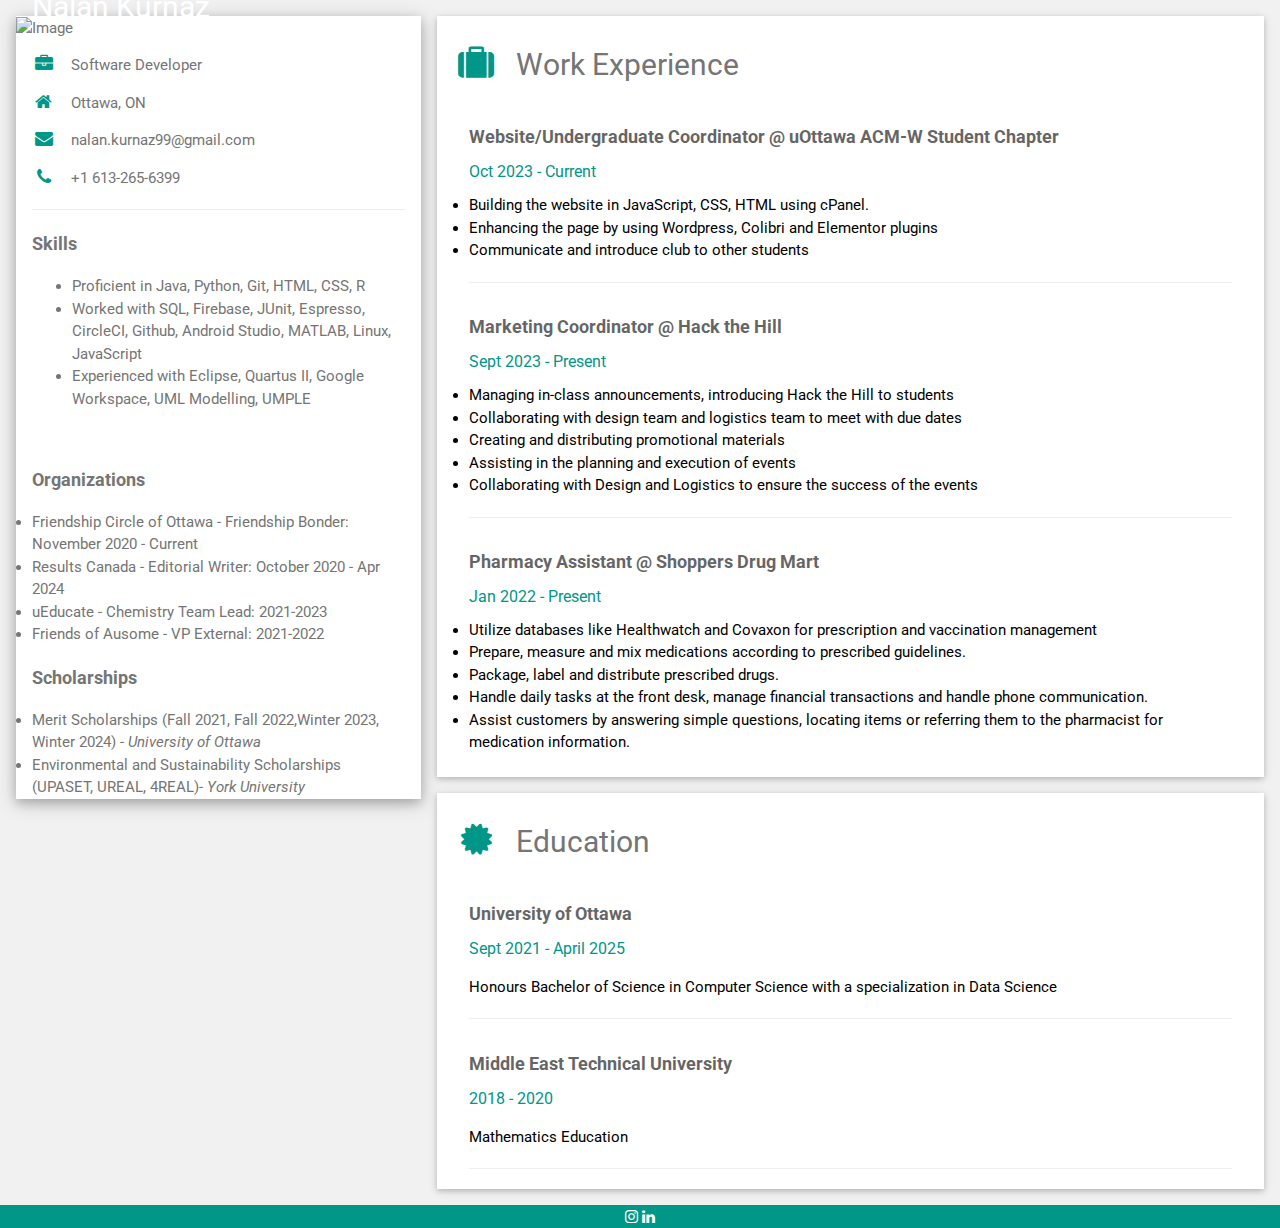
==== resume.html @ 2872507f "Pushing the resume" ====
<!DOCTYPE html>
<html>
<title>W3.CSS Template</title>
<meta charset="UTF-8">
<meta name="viewport" content="width=device-width, initial-scale=1">
<link rel="stylesheet" href="https://www.w3schools.com/w3css/4/w3.css">
<link rel='stylesheet' href='https://fonts.googleapis.com/css?family=Roboto'>
<link rel="stylesheet" href="https://cdnjs.cloudflare.com/ajax/libs/font-awesome/4.7.0/css/font-awesome.min.css">
<style>
html,body,h1,h2,h3,h4,h5,h6 {font-family: "Roboto", sans-serif}
</style>
<body class="w3-light-grey">

<!-- Page Container -->
<div class="w3-content w3-margin-top" style="max-width:1400px;">

  <!-- The Grid -->
  <div class="w3-row-padding">
  
    <!-- Left Column -->
    <div class="w3-third">
    
      <div class="w3-white w3-text-grey w3-card-4">
        <div class="w3-display-container">
          <img src="nalan-kurnaz.jpg" style="width:100%" alt="Image">
          <div class="w3-display-bottomleft w3-container w3-text-white">
            <h2>Nalan Kurnaz</h2>
          </div>
        </div>
        <div class="w3-container">
          <p><i class="fa fa-briefcase fa-fw w3-margin-right w3-large w3-text-teal"></i>Software Developer</p>
          <p><i class="fa fa-home fa-fw w3-margin-right w3-large w3-text-teal"></i>Ottawa, ON</p>
          <p><i class="fa fa-envelope fa-fw w3-margin-right w3-large w3-text-teal"></i>nalan.kurnaz99@gmail.com</p>
          <p><i class="fa fa-phone fa-fw w3-margin-right w3-large w3-text-teal"></i>+1 613-265-6399</p>
          <hr>

          <p class="w3-large"><b>Skills</b></p>
          <ul>
            <li>Proficient in Java, Python, Git, HTML, CSS, R </li>
            <li>Worked with SQL, Firebase, JUnit, Espresso, CircleCI, Github, Android Studio, MATLAB, Linux, JavaScript </li>
            <li>Experienced with Eclipse, Quartus II, Google Workspace, UML Modelling, UMPLE</li>
        
          </ul>
          <br>

          <p class="w3-large w3-text-theme"><b>Organizations</b></p>
          <li>Friendship Circle of Ottawa - Friendship Bonder: November 2020 - Current</li>
          <li>Results Canada - Editorial Writer: October 2020 - Apr 2024</li>
          <li>uEducate - Chemistry Team Lead: 2021-2023</li>
          <li>Friends of Ausome - VP External: 2021-2022</li>

          <p class = "w3-large w3-text-theme"><b>Scholarships</b></p>
          <li>Merit Scholarships (Fall 2021, Fall 2022,Winter 2023, Winter 2024) - 
            <i>University of Ottawa </i> </li>
          <li> Environmental and Sustainability Scholarships (UPASET, UREAL, 4REAL)- 
            <i>York University</i> </li>
        </div>
      </div><br>

    <!-- End Left Column -->
    </div>

    <!-- Right Column -->
    <div class="w3-twothird">
    
      <div class="w3-container w3-card w3-white w3-margin-bottom">
        <h2 class="w3-text-grey w3-padding-16"><i class="fa fa-suitcase fa-fw w3-margin-right w3-xxlarge w3-text-teal"></i>Work Experience</h2>
        <div class="w3-container">
          <h5 class="w3-opacity"><b>Website/Undergraduate Coordinator @ uOttawa ACM-W Student Chapter </b></h5>
          <h6 class="w3-text-teal">Oct 2023 - Current</h6>
          <li>Building the website in JavaScript, CSS, HTML using cPanel.</li>
          <li>Enhancing the page by using Wordpress, Colibri and Elementor plugins</li>
          <li>Communicate and introduce club to other students</li> 
          <hr>
        </div>
        <div class="w3-container">
          <h5 class="w3-opacity"><b>Marketing Coordinator @ Hack the Hill</b></h5>
          <h6 class="w3-text-teal">Sept 2023 - Present</h6>
          <li>Managing in-class announcements, introducing Hack the Hill to students</li>
          <li>Collaborating with design team and logistics team to meet with due dates</li>
          <li>Creating and distributing promotional materials</li>
          <li>Assisting in the planning and execution of events</li>
          <li>Collaborating with Design and Logistics to ensure the success of the events</li>
          <hr>
        </div>
        <div class="w3-container">
          <h5 class="w3-opacity"><b>Pharmacy Assistant @ Shoppers Drug Mart</b></h5>
          <h6 class="w3-text-teal">Jan 2022 - Present</h6>
          <li> Utilize databases like Healthwatch and Covaxon for prescription and vaccination management </li>
          <li>Prepare, measure and mix medications according to prescribed guidelines. </li>
          <li>Package, label and distribute prescribed drugs. </li>
          <li>Handle daily tasks at the front desk, manage financial transactions and handle phone communication. </li>
          <li>Assist customers by answering simple questions, locating items or referring them to the pharmacist for medication information. </li><br>
        </div>
      </div>

      <div class="w3-container w3-card w3-white">
        <h2 class="w3-text-grey w3-padding-16"><i class="fa fa-certificate fa-fw w3-margin-right w3-xxlarge w3-text-teal"></i>Education</h2>
        <div class="w3-container">
          <h5 class="w3-opacity"><b>University of Ottawa</b></h5>
          <h6 class="w3-text-teal">Sept 2021 - April 2025</h6>
          <p>Honours Bachelor of Science in Computer Science with a specialization in Data Science</p>
          <hr>
        </div>
        <div class="w3-container">
          <h5 class="w3-opacity"><b>Middle East Technical University</b></h5>
          <h6 class="w3-text-teal">2018 - 2020</h6>
          <p>Mathematics Education</p>
          <hr>
        </div>
      </div>

    <!-- End Right Column -->
    </div>
    
  <!-- End Grid -->
  </div>
  
  <!-- End Page Container -->
</div>

<footer class="w3-container w3-teal w3-center w3-margin-top">
  <i class="fa fa-instagram w3-hover-opacity"> <a href="https://www.instagram.com/nalan_kurnaz/"></a></i>
  <i class="fa fa-linkedin w3-hover-opacity"><a href="https://www.linkedin.com/in/nalan-kurnaz/"></a></i>
  
</footer>

</body>
</html>
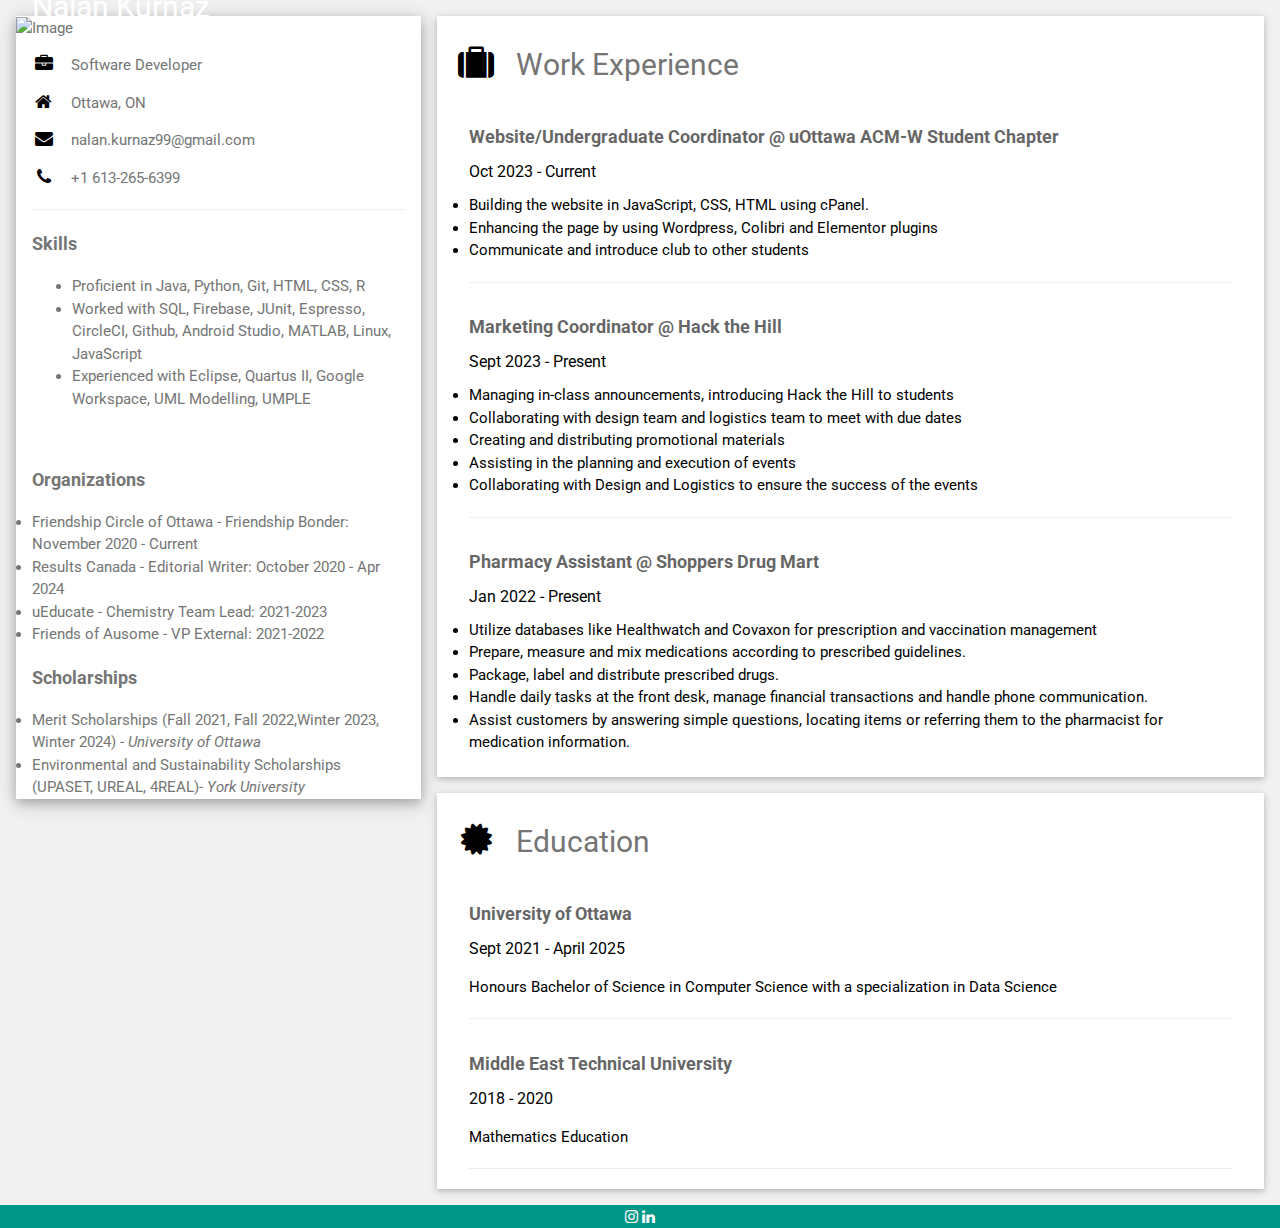
==== commit 07a81f67: "changed colors to black" ====
--- a/resume.html
+++ b/resume.html
@@ -28,10 +28,10 @@
           </div>
         </div>
         <div class="w3-container">
-          <p><i class="fa fa-briefcase fa-fw w3-margin-right w3-large w3-text-teal"></i>Software Developer</p>
-          <p><i class="fa fa-home fa-fw w3-margin-right w3-large w3-text-teal"></i>Ottawa, ON</p>
-          <p><i class="fa fa-envelope fa-fw w3-margin-right w3-large w3-text-teal"></i>nalan.kurnaz99@gmail.com</p>
-          <p><i class="fa fa-phone fa-fw w3-margin-right w3-large w3-text-teal"></i>+1 613-265-6399</p>
+          <p><i class="fa fa-briefcase fa-fw w3-margin-right w3-large w3-text-black"></i>Software Developer</p>
+          <p><i class="fa fa-home fa-fw w3-margin-right w3-large w3-text-black"></i>Ottawa, ON</p>
+          <p><i class="fa fa-envelope fa-fw w3-margin-right w3-large w3-text-black"></i>nalan.kurnaz99@gmail.com</p>
+          <p><i class="fa fa-phone fa-fw w3-margin-right w3-large w3-text-black"></i>+1 613-265-6399</p>
           <hr>
 
           <p class="w3-large"><b>Skills</b></p>
@@ -64,10 +64,10 @@
     <div class="w3-twothird">
     
       <div class="w3-container w3-card w3-white w3-margin-bottom">
-        <h2 class="w3-text-grey w3-padding-16"><i class="fa fa-suitcase fa-fw w3-margin-right w3-xxlarge w3-text-teal"></i>Work Experience</h2>
+        <h2 class="w3-text-grey w3-padding-16"><i class="fa fa-suitcase fa-fw w3-margin-right w3-xxlarge w3-text-black"></i>Work Experience</h2>
         <div class="w3-container">
           <h5 class="w3-opacity"><b>Website/Undergraduate Coordinator @ uOttawa ACM-W Student Chapter </b></h5>
-          <h6 class="w3-text-teal">Oct 2023 - Current</h6>
+          <h6 class="w3-text-black">Oct 2023 - Current</h6>
           <li>Building the website in JavaScript, CSS, HTML using cPanel.</li>
           <li>Enhancing the page by using Wordpress, Colibri and Elementor plugins</li>
           <li>Communicate and introduce club to other students</li> 
@@ -75,7 +75,7 @@
         </div>
         <div class="w3-container">
           <h5 class="w3-opacity"><b>Marketing Coordinator @ Hack the Hill</b></h5>
-          <h6 class="w3-text-teal">Sept 2023 - Present</h6>
+          <h6 class="w3-text-black">Sept 2023 - Present</h6>
           <li>Managing in-class announcements, introducing Hack the Hill to students</li>
           <li>Collaborating with design team and logistics team to meet with due dates</li>
           <li>Creating and distributing promotional materials</li>
@@ -85,7 +85,7 @@
         </div>
         <div class="w3-container">
           <h5 class="w3-opacity"><b>Pharmacy Assistant @ Shoppers Drug Mart</b></h5>
-          <h6 class="w3-text-teal">Jan 2022 - Present</h6>
+          <h6 class="w3-text-black">Jan 2022 - Present</h6>
           <li> Utilize databases like Healthwatch and Covaxon for prescription and vaccination management </li>
           <li>Prepare, measure and mix medications according to prescribed guidelines. </li>
           <li>Package, label and distribute prescribed drugs. </li>
@@ -95,16 +95,16 @@
       </div>
 
       <div class="w3-container w3-card w3-white">
-        <h2 class="w3-text-grey w3-padding-16"><i class="fa fa-certificate fa-fw w3-margin-right w3-xxlarge w3-text-teal"></i>Education</h2>
+        <h2 class="w3-text-grey w3-padding-16"><i class="fa fa-certificate fa-fw w3-margin-right w3-xxlarge w3-text-black"></i>Education</h2>
         <div class="w3-container">
           <h5 class="w3-opacity"><b>University of Ottawa</b></h5>
-          <h6 class="w3-text-teal">Sept 2021 - April 2025</h6>
+          <h6 class="w3-text-black">Sept 2021 - April 2025</h6>
           <p>Honours Bachelor of Science in Computer Science with a specialization in Data Science</p>
           <hr>
         </div>
         <div class="w3-container">
           <h5 class="w3-opacity"><b>Middle East Technical University</b></h5>
-          <h6 class="w3-text-teal">2018 - 2020</h6>
+          <h6 class="w3-text-black">2018 - 2020</h6>
           <p>Mathematics Education</p>
           <hr>
         </div>
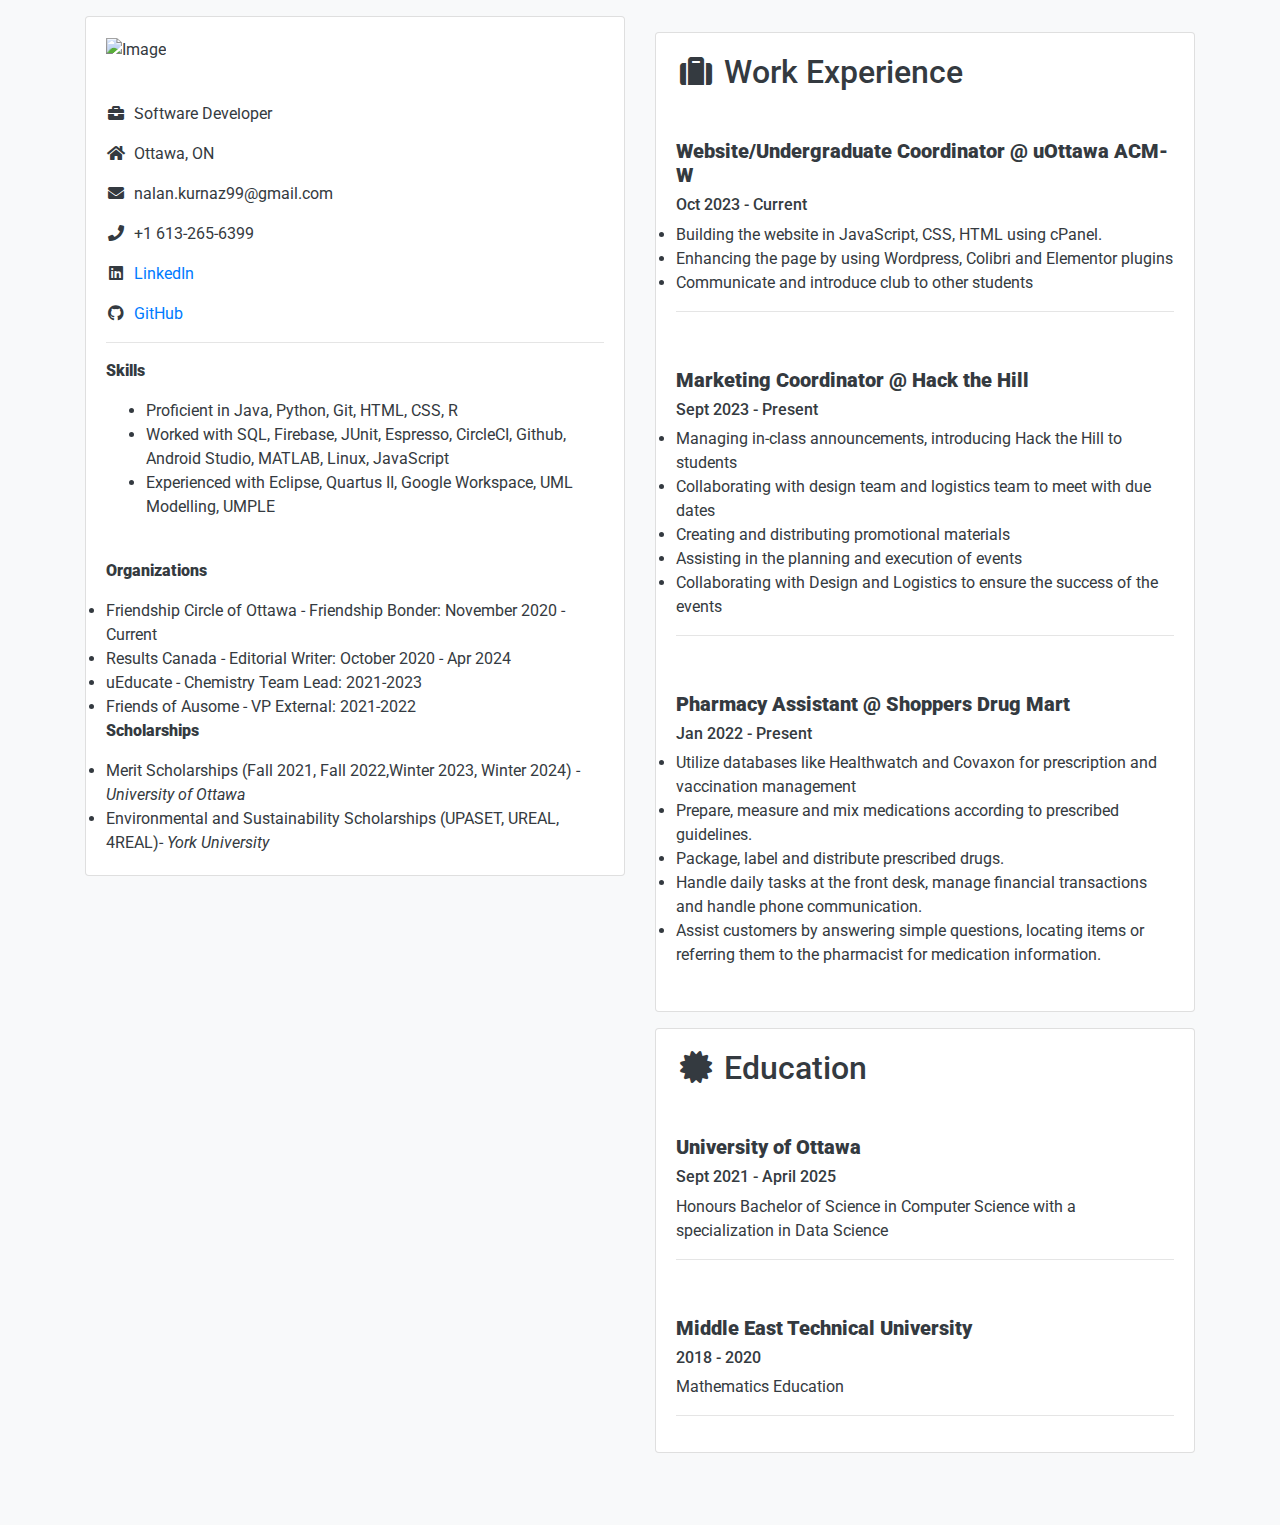
==== commit ea6d4656: "Implemented Bootstrap on Resume.html" ====
--- a/resume.html
+++ b/resume.html
@@ -1,40 +1,46 @@
 <!DOCTYPE html>
 <html>
-<title>W3.CSS Template</title>
+<title>Nalan Kurnaz Resume</title>
 <meta charset="UTF-8">
 <meta name="viewport" content="width=device-width, initial-scale=1">
+
+<!--CSS framework provided by W3Schools
 <link rel="stylesheet" href="https://www.w3schools.com/w3css/4/w3.css">
+-->
+<link rel="stylesheet" href="https://stackpath.bootstrapcdn.com/bootstrap/4.3.1/css/bootstrap.min.css">
 <link rel='stylesheet' href='https://fonts.googleapis.com/css?family=Roboto'>
 <link rel="stylesheet" href="https://cdnjs.cloudflare.com/ajax/libs/font-awesome/4.7.0/css/font-awesome.min.css">
-<style>
-html,body,h1,h2,h3,h4,h5,h6 {font-family: "Roboto", sans-serif}
-</style>
-<body class="w3-light-grey">
+<link href="styles.css" rel="stylesheet" type="text/css">
+<link rel="stylesheet" href="https://cdnjs.cloudflare.com/ajax/libs/font-awesome/5.15.3/css/all.min.css">
+
+<body class="bg-light">
 
 <!-- Page Container -->
-<div class="w3-content w3-margin-top" style="max-width:1400px;">
+<div class="container my-3">
 
   <!-- The Grid -->
-  <div class="w3-row-padding">
+  <div class="row d-flex">
   
     <!-- Left Column -->
-    <div class="w3-third">
+    <div class="col-md-6">
     
-      <div class="w3-white w3-text-grey w3-card-4">
-        <div class="w3-display-container">
-          <img src="nalan-kurnaz.jpg" style="width:100%" alt="Image">
-          <div class="w3-display-bottomleft w3-container w3-text-white">
+      <div class="card bg-white text-dark">
+        <div class="card-body position-relative">
+          <img src="nalan-kurnaz.jpg" class="img-fluid" alt="Image">
+          <div class="position-absolute bottom-0 start-0 p-3 text-white">
             <h2>Nalan Kurnaz</h2>
           </div>
         </div>
-        <div class="w3-container">
-          <p><i class="fa fa-briefcase fa-fw w3-margin-right w3-large w3-text-black"></i>Software Developer</p>
-          <p><i class="fa fa-home fa-fw w3-margin-right w3-large w3-text-black"></i>Ottawa, ON</p>
-          <p><i class="fa fa-envelope fa-fw w3-margin-right w3-large w3-text-black"></i>nalan.kurnaz99@gmail.com</p>
-          <p><i class="fa fa-phone fa-fw w3-margin-right w3-large w3-text-black"></i>+1 613-265-6399</p>
+        <div class="card-body">
+          <p><i class="fa fa-briefcase fa-fw mr-2 text-dark"></i>Software Developer</p>
+          <p><i class="fa fa-home fa-fw mr-2 text-dark"></i>Ottawa, ON</p>
+          <p><i class="fa fa-envelope fa-fw mr-2 text-dark"></i>nalan.kurnaz99@gmail.com</p>
+          <p><i class="fa fa-phone fa-fw mr-2 text-dark"></i>+1 613-265-6399</p>
+          <p><i class="fab fa-linkedin fa-fw mr-2 text-dark"></i><a href="https://www.linkedin.com/in/nalan-kurnaz/" target="_blank">LinkedIn</a></p>
+          <p><i class="fab fa-github fa-fw mr-2 text-dark"></i><a href="https://github.com/nalank1" target="_blank">GitHub</a></p>
           <hr>
 
-          <p class="w3-large"><b>Skills</b></p>
+          <p class="font-weight-bold"><b>Skills</b></p>
           <ul>
             <li>Proficient in Java, Python, Git, HTML, CSS, R </li>
             <li>Worked with SQL, Firebase, JUnit, Espresso, CircleCI, Github, Android Studio, MATLAB, Linux, JavaScript </li>
@@ -43,13 +49,13 @@
           </ul>
           <br>
 
-          <p class="w3-large w3-text-theme"><b>Organizations</b></p>
+          <p class="font-weight-bold"><b>Organizations</b></p>
           <li>Friendship Circle of Ottawa - Friendship Bonder: November 2020 - Current</li>
           <li>Results Canada - Editorial Writer: October 2020 - Apr 2024</li>
           <li>uEducate - Chemistry Team Lead: 2021-2023</li>
           <li>Friends of Ausome - VP External: 2021-2022</li>
 
-          <p class = "w3-large w3-text-theme"><b>Scholarships</b></p>
+          <p class = "font-weight-bold"><b>Scholarships</b></p>
           <li>Merit Scholarships (Fall 2021, Fall 2022,Winter 2023, Winter 2024) - 
             <i>University of Ottawa </i> </li>
           <li> Environmental and Sustainability Scholarships (UPASET, UREAL, 4REAL)- 
@@ -61,21 +67,21 @@
     </div>
 
     <!-- Right Column -->
-    <div class="w3-twothird">
+    <div class="col-md-6">
     
-      <div class="w3-container w3-card w3-white w3-margin-bottom">
-        <h2 class="w3-text-grey w3-padding-16"><i class="fa fa-suitcase fa-fw w3-margin-right w3-xxlarge w3-text-black"></i>Work Experience</h2>
-        <div class="w3-container">
-          <h5 class="w3-opacity"><b>Website/Undergraduate Coordinator @ uOttawa ACM-W Student Chapter </b></h5>
-          <h6 class="w3-text-black">Oct 2023 - Current</h6>
+      <div class="card bg-white text-dark mt-3">
+        <h2 class="card-body"><i class="fa fa-suitcase fa-fw mr-2 text-dark"></i>Work Experience</h2>
+        <div class="card-body">
+          <h5 class="font-weight-bold"><b>Website/Undergraduate Coordinator @ uOttawa ACM-W </b></h5>
+          <h6 class="text-dark">Oct 2023 - Current</h6>
           <li>Building the website in JavaScript, CSS, HTML using cPanel.</li>
           <li>Enhancing the page by using Wordpress, Colibri and Elementor plugins</li>
           <li>Communicate and introduce club to other students</li> 
           <hr>
         </div>
-        <div class="w3-container">
-          <h5 class="w3-opacity"><b>Marketing Coordinator @ Hack the Hill</b></h5>
-          <h6 class="w3-text-black">Sept 2023 - Present</h6>
+        <div class="card-body">
+          <h5 class="font-weight-bold"><b>Marketing Coordinator @ Hack the Hill</b></h5>
+          <h6 class="text-dark">Sept 2023 - Present</h6>
           <li>Managing in-class announcements, introducing Hack the Hill to students</li>
           <li>Collaborating with design team and logistics team to meet with due dates</li>
           <li>Creating and distributing promotional materials</li>
@@ -83,9 +89,9 @@
           <li>Collaborating with Design and Logistics to ensure the success of the events</li>
           <hr>
         </div>
-        <div class="w3-container">
-          <h5 class="w3-opacity"><b>Pharmacy Assistant @ Shoppers Drug Mart</b></h5>
-          <h6 class="w3-text-black">Jan 2022 - Present</h6>
+        <div class="card-body">
+          <h5 class="font-weight-bold"><b>Pharmacy Assistant @ Shoppers Drug Mart</b></h5>
+          <h6 class="text-dark">Jan 2022 - Present</h6>
           <li> Utilize databases like Healthwatch and Covaxon for prescription and vaccination management </li>
           <li>Prepare, measure and mix medications according to prescribed guidelines. </li>
           <li>Package, label and distribute prescribed drugs. </li>
@@ -94,17 +100,17 @@
         </div>
       </div>
 
-      <div class="w3-container w3-card w3-white">
-        <h2 class="w3-text-grey w3-padding-16"><i class="fa fa-certificate fa-fw w3-margin-right w3-xxlarge w3-text-black"></i>Education</h2>
-        <div class="w3-container">
-          <h5 class="w3-opacity"><b>University of Ottawa</b></h5>
-          <h6 class="w3-text-black">Sept 2021 - April 2025</h6>
+      <div class="card bg-white text-dark mt-3">
+        <h2 class="card-body"><i class="fa fa-certificate fa-fw mr-2 text-dark"></i>Education</h2>
+        <div class="card-body">
+          <h5 class="font-weight-bold"><b>University of Ottawa</b></h5>
+          <h6 class="text-dark">Sept 2021 - April 2025</h6>
           <p>Honours Bachelor of Science in Computer Science with a specialization in Data Science</p>
           <hr>
         </div>
-        <div class="w3-container">
-          <h5 class="w3-opacity"><b>Middle East Technical University</b></h5>
-          <h6 class="w3-text-black">2018 - 2020</h6>
+        <div class="card-body">
+          <h5 class="font-weight-bold"><b>Middle East Technical University</b></h5>
+          <h6 class="text-dark">2018 - 2020</h6>
           <p>Mathematics Education</p>
           <hr>
         </div>
--- a/styles.css
+++ b/styles.css
@@ -0,0 +1,49 @@
+/* CSS file */
+
+
+.w3-container {
+    padding: 16px;
+}
+
+.w3-card {
+    box-shadow: 0 4px 8px 0 rgba(0,0,0,0.2);
+    transition: 0.3s;
+}
+
+.w3-card:hover {
+    box-shadow: 0 8px 16px 0 rgba(0,0,0,0.2);
+}
+
+.w3-text-grey {
+    color: #757575;
+}
+
+.w3-text-teal {
+    color: #3d85c6;
+}
+
+.w3-padding-16 {
+    padding: 16px;
+}
+
+.w3-opacity {
+    opacity: 0.6;
+}
+
+.w3-margin-right {
+    margin-right: 16px;
+}
+
+.w3-xxlarge {
+    font-size: 36px;
+}
+
+.w3-hover-opacity:hover {
+    opacity: 0.5;
+}
+
+footer {
+    padding: 16px;
+}
+
+html,body,h1,h2,h3,h4,h5,h6 {font-family: "Roboto", sans-serif}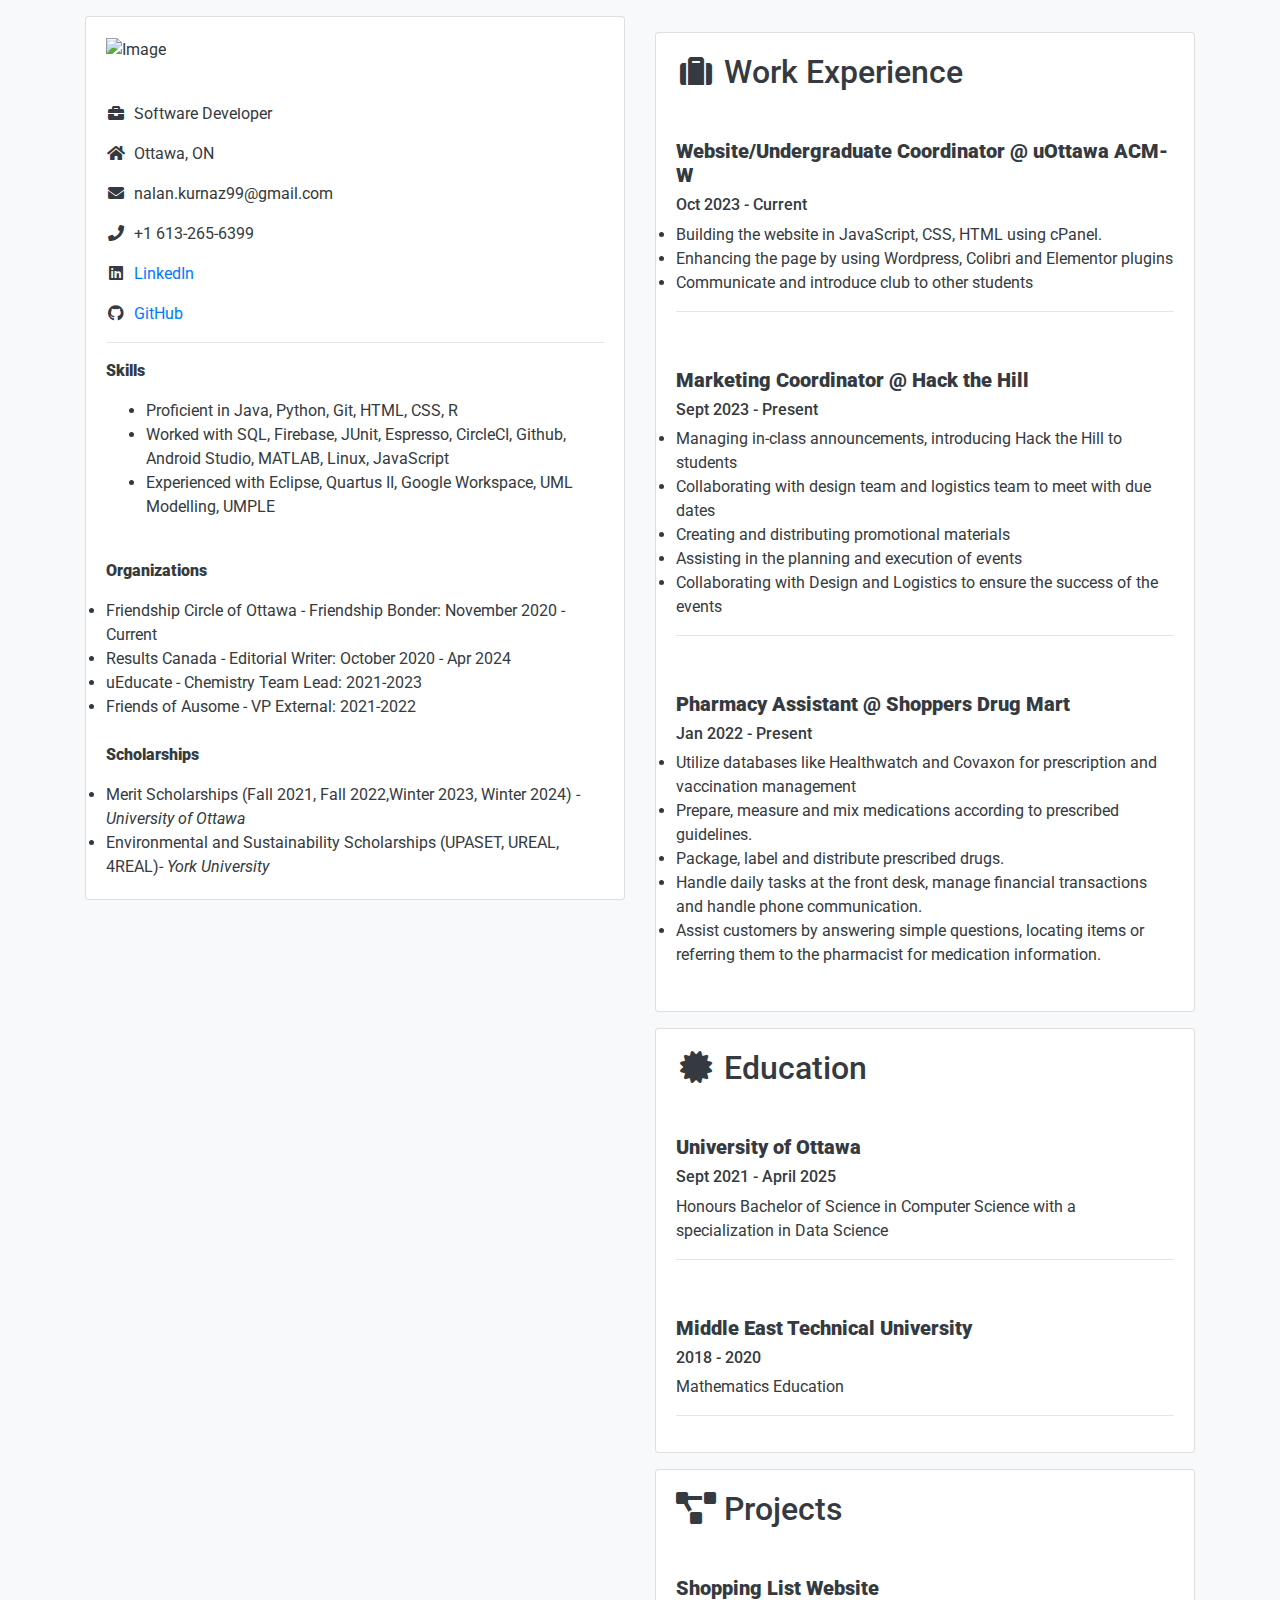
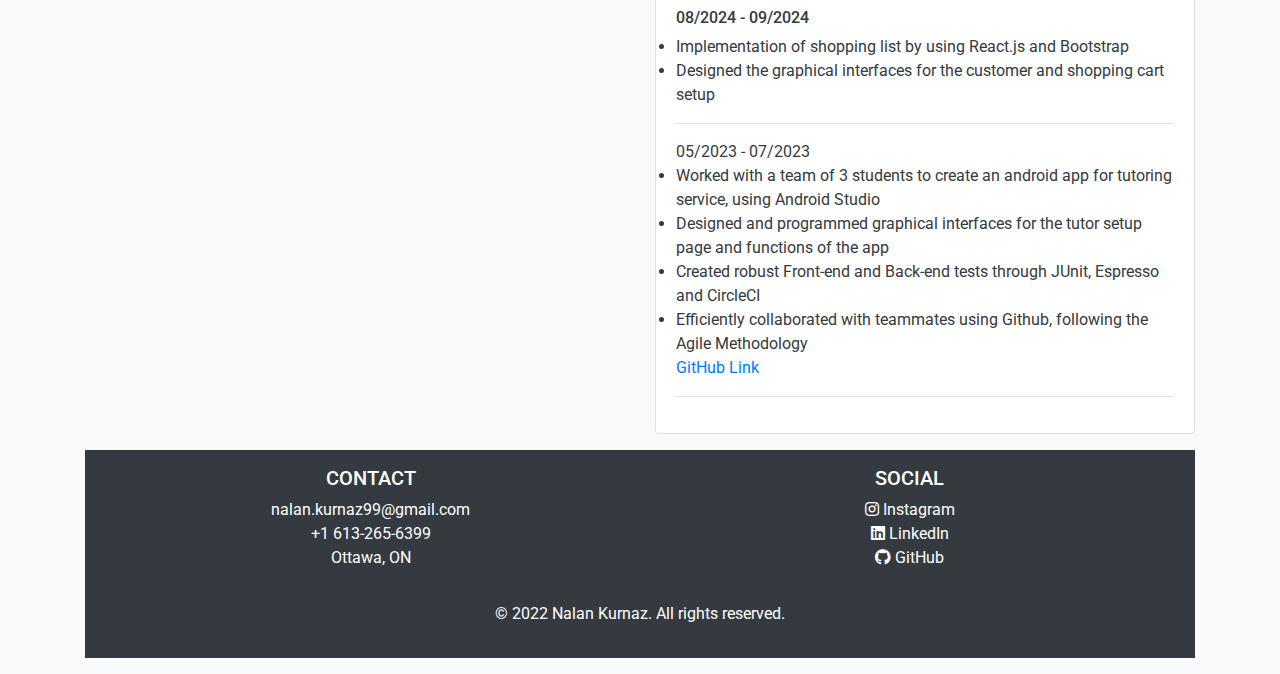
==== commit f85003c4: "Minor Changes on the Footer and Added Projects to the Resume.html" ====
--- a/resume.html
+++ b/resume.html
@@ -54,6 +54,7 @@
           <li>Results Canada - Editorial Writer: October 2020 - Apr 2024</li>
           <li>uEducate - Chemistry Team Lead: 2021-2023</li>
           <li>Friends of Ausome - VP External: 2021-2022</li>
+          <br>
 
           <p class = "font-weight-bold"><b>Scholarships</b></p>
           <li>Merit Scholarships (Fall 2021, Fall 2022,Winter 2023, Winter 2024) - 
@@ -116,6 +117,26 @@
         </div>
       </div>
 
+     <!-- Projects Section -->
+     <div class="card bg-white text-dark mt-3">
+        <h2 class="card-body"><i class="fas fa-project-diagram fa-fw mr-2 text-dark"></i>Projects</h2>
+
+        <!-- Project 1 -->
+        <div class="card-body">
+          <h5 class="font-weight-bold"><b>Shopping List Website</b></h5>
+          <h6 class="text-dark">08/2024 - 09/2024 </h6>
+          <li>Implementation of shopping list by using React.js and Bootstrap</li>
+          <li>Designed the graphical interfaces for the customer and shopping cart setup</li>
+          <hr>05/2023 - 07/2023</h6>
+          <li>Worked with a team of 3 students to create an android app for tutoring service, using Android Studio</li>
+          <li>Designed and programmed graphical interfaces for the tutor setup page and functions of the
+            app</li>
+          <li>Created robust Front-end and Back-end tests through JUnit, Espresso and CircleCI </li>
+          <li>Efficiently collaborated with teammates using Github, following the Agile Methodology</li>
+          <p><a href="https://github.com/nalank1/Tutron_App_Project" target="_blank">GitHub Link</a></p>
+          <hr>
+        </div> 
+
     <!-- End Right Column -->
     </div>
     
@@ -125,10 +146,30 @@
   <!-- End Page Container -->
 </div>
 
-<footer class="w3-container w3-teal w3-center w3-margin-top">
-  <i class="fa fa-instagram w3-hover-opacity"> <a href="https://www.instagram.com/nalan_kurnaz/"></a></i>
-  <i class="fa fa-linkedin w3-hover-opacity"><a href="https://www.linkedin.com/in/nalan-kurnaz/"></a></i>
-  
+<footer class="bg-dark text-white text-center p-3 mt-3">
+  <div class="container">
+    <div class="row">
+      <div class="col-md-6">
+        <h5 class="text-uppercase">Contact</h5>
+        <ul class="list-unstyled">
+          <li><a href="mailto:nalan.kurnaz99@gmail.com" class="text-white">nalan.kurnaz99@gmail.com</a></li>
+          <li>+1 613-265-6399</li>
+          <li>Ottawa, ON</li>
+        </ul>
+      </div>
+      <div class="col-md-6">
+        <h5 class="text-uppercase">Social</h5>
+        <ul class="list-unstyled">
+          <li><a href="https://www.instagram.com/nalan_kurnaz/" class="text-white"><i class="fab fa-instagram"></i> Instagram</a></li>
+          <li><a href="https://www.linkedin.com/in/nalan-kurnaz/" class="text-white"><i class="fab fa-linkedin"></i> LinkedIn</a></li>
+          <li><a href="https://github.com/nalank1" class="text-white"><i class="fab fa-github"></i> GitHub</a></li>
+        </ul>
+      </div>
+    </div>
+  </div>
+  <div class="mt-3">
+    <p>&copy; 2022 Nalan Kurnaz. All rights reserved.</p>
+  </div>
 </footer>
 
 </body>
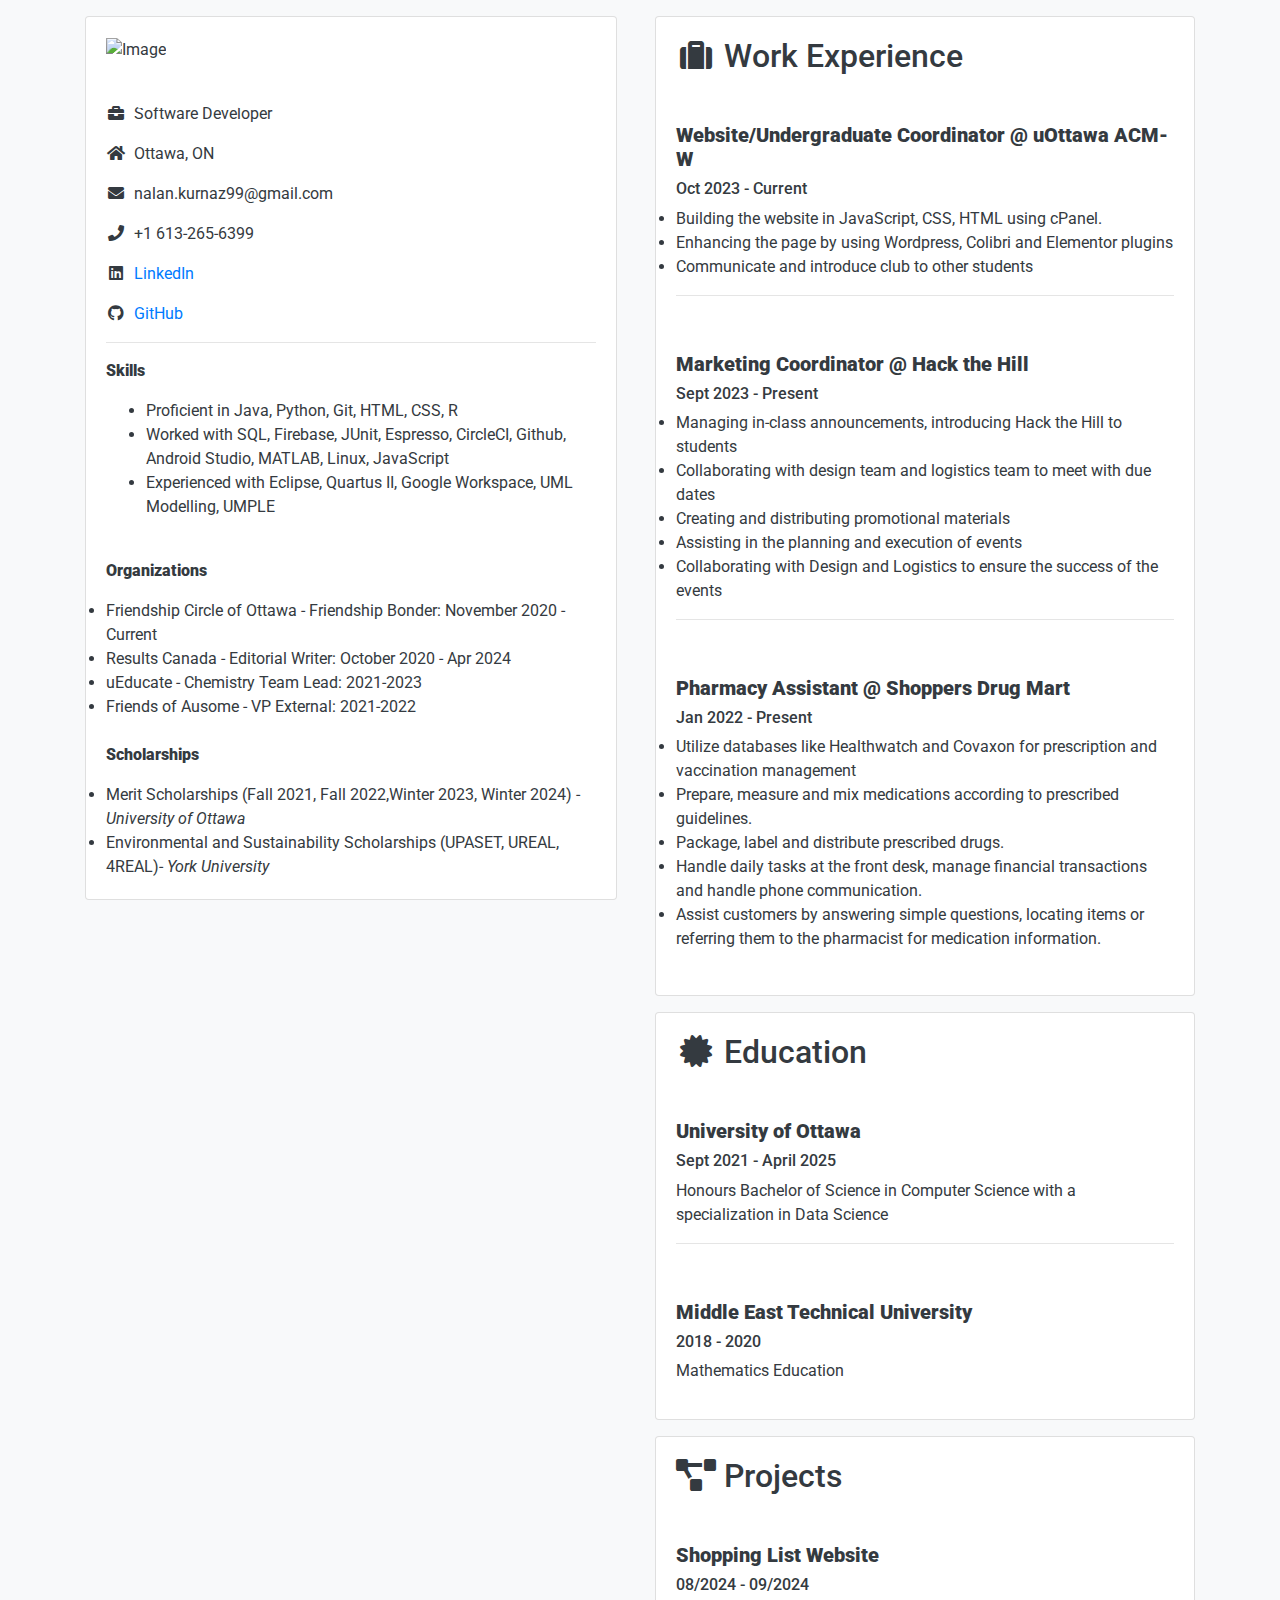
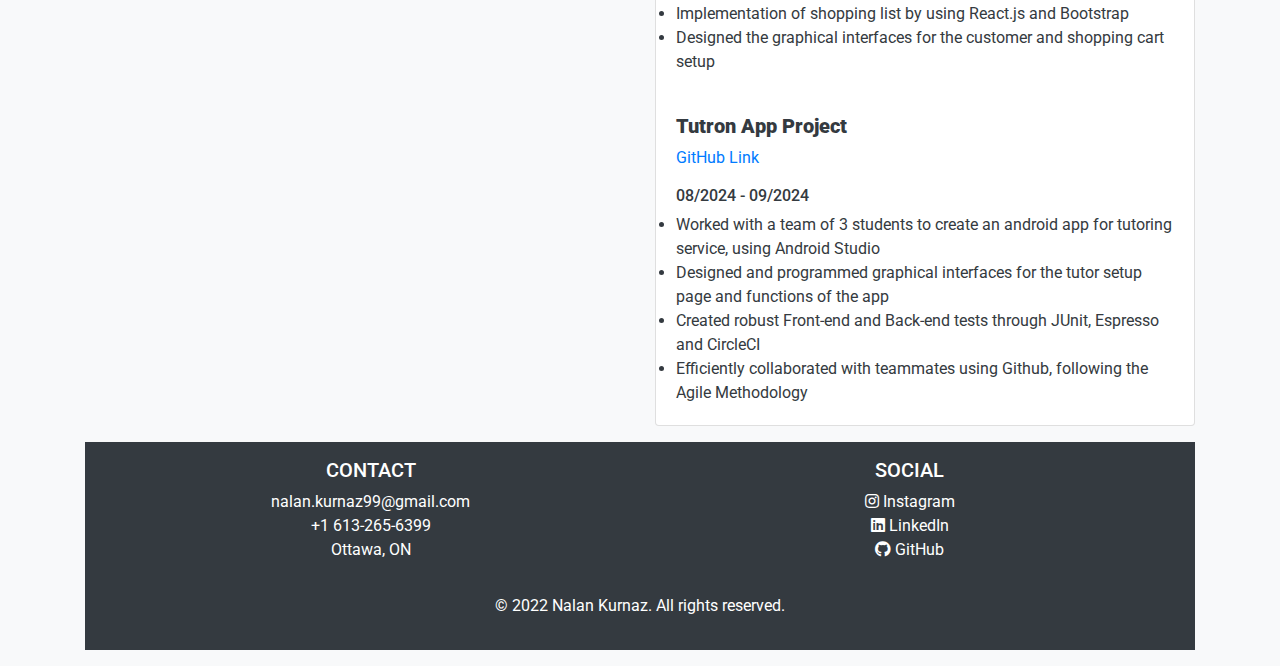
==== commit ba344153: "Minor changes on the photo and changed the footer" ====
--- a/resume.html
+++ b/resume.html
@@ -22,11 +22,11 @@
   <div class="row d-flex">
   
     <!-- Left Column -->
-    <div class="col-md-6">
+    <div class="col-md-6 d-flex flex-column">
     
-      <div class="card bg-white text-dark">
+      <div class="card bg-white text-dark mr-2">
         <div class="card-body position-relative">
-          <img src="nalan-kurnaz.jpg" class="img-fluid" alt="Image">
+          <img src="nalan-kurnaz.jpg" class="img-fluid profile-image" alt="Image">
           <div class="position-absolute bottom-0 start-0 p-3 text-white">
             <h2>Nalan Kurnaz</h2>
           </div>
@@ -68,9 +68,9 @@
     </div>
 
     <!-- Right Column -->
-    <div class="col-md-6">
+    <div class="col-md-6 d-flex flex-column">
     
-      <div class="card bg-white text-dark mt-3">
+      <div class="card bg-white text-dark flex-grow-1">
         <h2 class="card-body"><i class="fa fa-suitcase fa-fw mr-2 text-dark"></i>Work Experience</h2>
         <div class="card-body">
           <h5 class="font-weight-bold"><b>Website/Undergraduate Coordinator @ uOttawa ACM-W </b></h5>
@@ -113,7 +113,7 @@
           <h5 class="font-weight-bold"><b>Middle East Technical University</b></h5>
           <h6 class="text-dark">2018 - 2020</h6>
           <p>Mathematics Education</p>
-          <hr>
+          
         </div>
       </div>
 
@@ -127,14 +127,19 @@
           <h6 class="text-dark">08/2024 - 09/2024 </h6>
           <li>Implementation of shopping list by using React.js and Bootstrap</li>
           <li>Designed the graphical interfaces for the customer and shopping cart setup</li>
-          <hr>05/2023 - 07/2023</h6>
+        </div>
+
+        <div class="card-body">
+          <h5 class="font-weight-bold"><b>Tutron App Project</b></h5>
+          <p><a href="https://github.com/nalank1/Tutron_App_Project" target="_blank">GitHub Link</a></p>
+          <h6 class="text-dark">08/2024 - 09/2024 </h6>
           <li>Worked with a team of 3 students to create an android app for tutoring service, using Android Studio</li>
           <li>Designed and programmed graphical interfaces for the tutor setup page and functions of the
             app</li>
           <li>Created robust Front-end and Back-end tests through JUnit, Espresso and CircleCI </li>
           <li>Efficiently collaborated with teammates using Github, following the Agile Methodology</li>
-          <p><a href="https://github.com/nalank1/Tutron_App_Project" target="_blank">GitHub Link</a></p>
-          <hr>
+          
+          
         </div> 
 
     <!-- End Right Column -->
--- a/styles.css
+++ b/styles.css
@@ -46,4 +46,10 @@
     padding: 16px;
 }
 
-html,body,h1,h2,h3,h4,h5,h6 {font-family: "Roboto", sans-serif}+html,body,h1,h2,h3,h4,h5,h6 {font-family: "Roboto", sans-serif}
+
+.profile-image{
+    height: auto;
+    
+    object-fit: cover;
+}